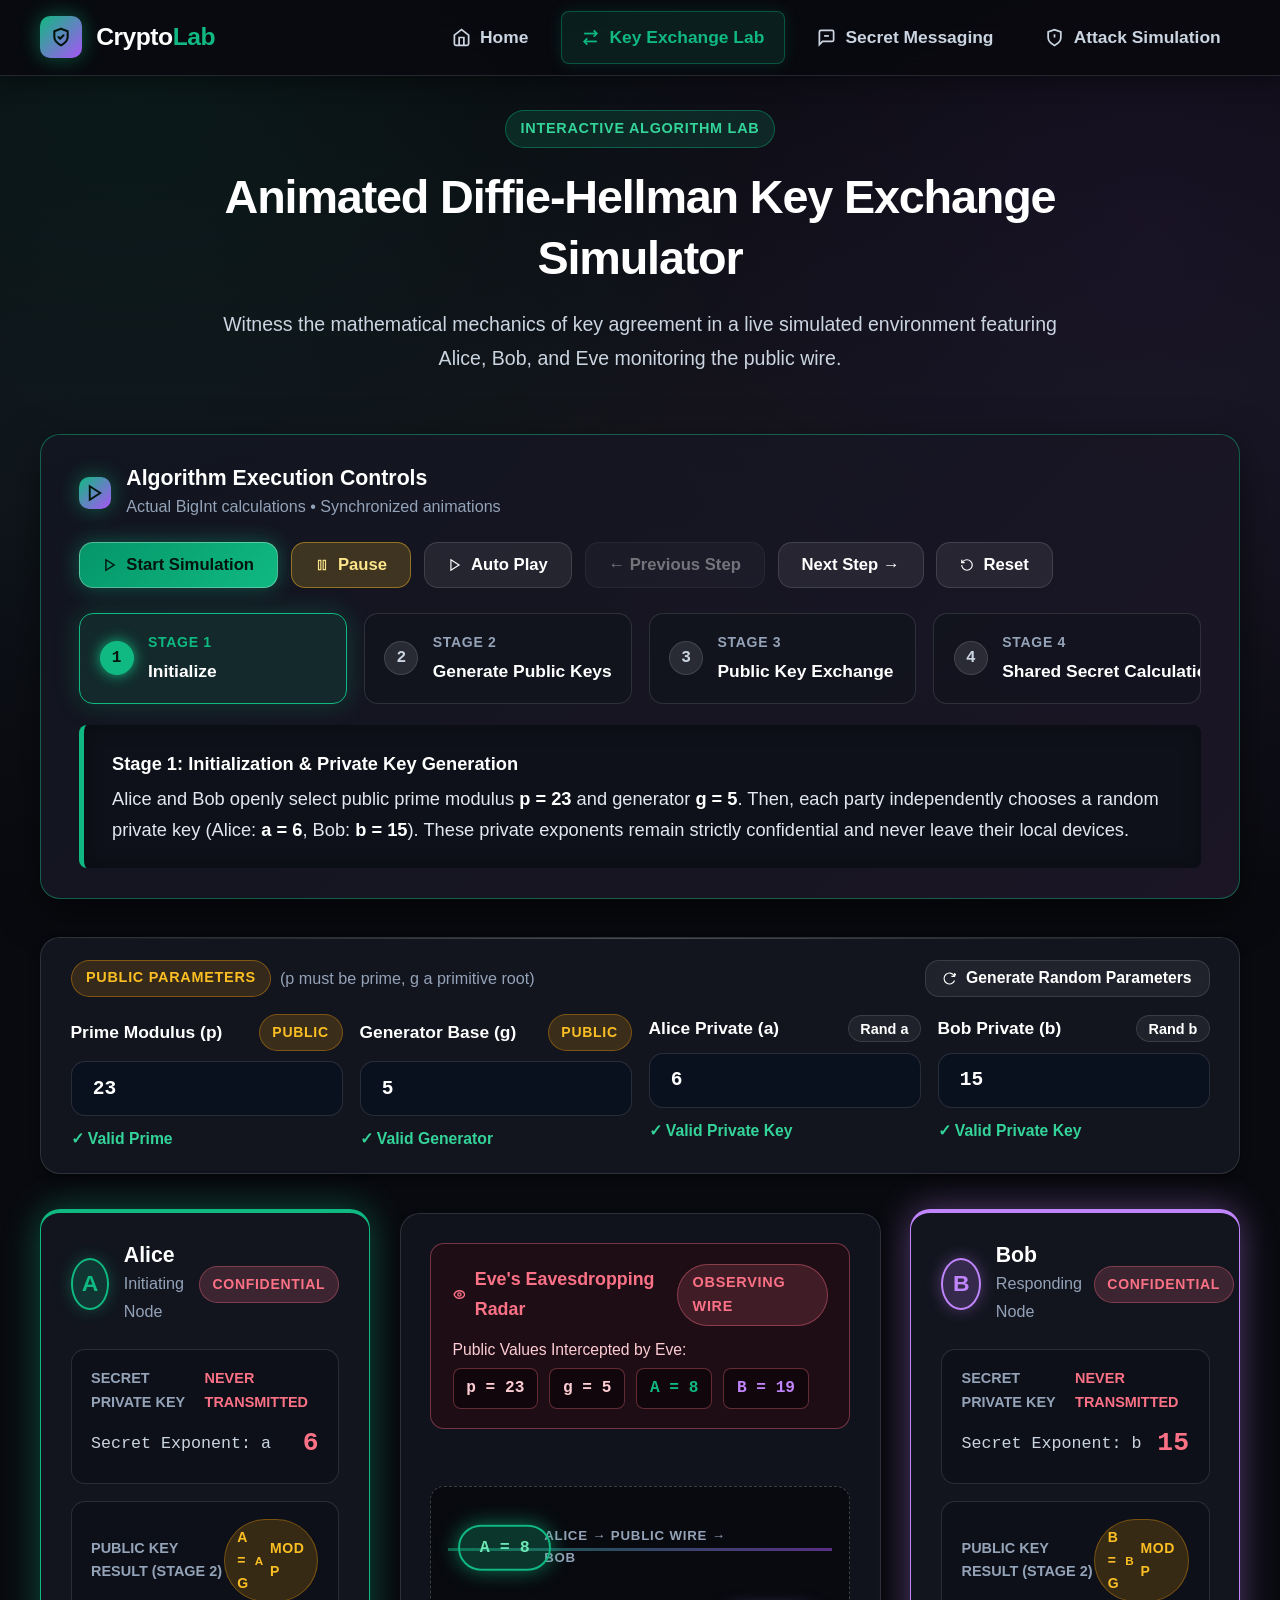
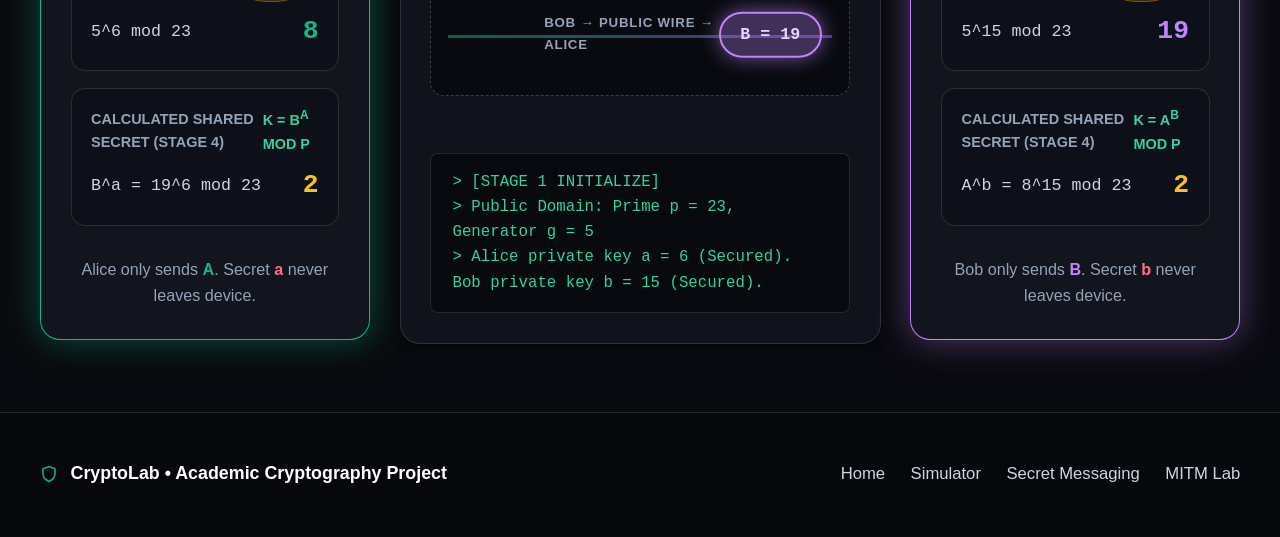
==== exchange.html @ 77209cd7 "Initial CryptoVault project" ====
<!DOCTYPE html>
<html lang="en">
<head>
  <meta charset="UTF-8">
  <meta name="viewport" content="width=device-width, initial-scale=1.0">
  <title>Key Exchange Lab – CryptoLab</title>
  <meta name="description" content="Fully interactive animated Diffie-Hellman algorithm simulator with Alice, Bob, and Eve.">
  <link rel="stylesheet" href="css/style.css">
  <link rel="stylesheet" href="css/exchange.css">
</head>
<body>
  <!-- Global Navigation -->
  <header class="navbar">
    <div class="nav-container">
      <a href="index.html" class="nav-brand">
        <div class="brand-icon">
          <svg width="20" height="20" viewBox="0 0 24 24" fill="none" stroke="currentColor" stroke-width="2.5" stroke-linecap="round" stroke-linejoin="round">
            <path d="M12 22s8-4 8-10V5l-8-3-8 3v7c0 6 8 10 8 10z"/>
            <path d="m9 12 2 2 4-4"/>
          </svg>
        </div>
        <div class="brand-name">Crypto<span>Lab</span></div>
      </a>

      <button class="nav-toggle" aria-label="Toggle navigation" aria-expanded="false">
        <svg width="24" height="24" viewBox="0 0 24 24" fill="none" stroke="currentColor" stroke-width="2"><line x1="4" x2="20" y1="12" y2="12"/><line x1="4" x2="20" y1="6" y2="6"/><line x1="4" x2="20" y1="18" y2="18"/></svg>
      </button>

      <ul class="nav-links">
        <li>
          <a href="index.html" class="nav-link">
            <svg class="nav-icon" viewBox="0 0 24 24" fill="none" stroke="currentColor"><path d="m3 9 9-7 9 7v11a2 2 0 0 1-2 2H5a2 2 0 0 1-2-2z"/><polyline points="9 22 9 12 15 12 15 22"/></svg>
            Home
          </a>
        </li>
        <li>
          <a href="exchange.html" class="nav-link active">
            <svg class="nav-icon" viewBox="0 0 24 24" fill="none" stroke="currentColor"><path d="m16 3 4 4-4 4"/><path d="M20 7H4"/><path d="m8 21-4-4 4-4"/><path d="M4 17h16"/></svg>
            Key Exchange Lab
          </a>
        </li>
        <li>
          <a href="messaging.html" class="nav-link">
            <svg class="nav-icon" viewBox="0 0 24 24" fill="none" stroke="currentColor"><path d="M21 15a2 2 0 0 1-2 2H7l-4 4V5a2 2 0 0 1 2-2h14a2 2 0 0 1 2 2z"/><line x1="9" y1="10" x2="15" y2="10"/></svg>
            Secret Messaging
          </a>
        </li>
        <li>
          <a href="attack.html" class="nav-link">
            <svg class="nav-icon" viewBox="0 0 24 24" fill="none" stroke="currentColor"><path d="M12 22s8-4 8-10V5l-8-3-8 3v7c0 6 8 10 8 10z"/><line x1="12" y1="8" x2="12" y2="12"/><line x1="12" y1="16" x2="12.01" y2="16"/></svg>
            Attack Simulation
          </a>
        </li>
      </ul>
    </div>
  </header>

  <main>
    <div class="container sim-container">
      
      <!-- Page Header -->
      <div class="page-header" style="margin-bottom: 1.25rem;">
        <div class="badge badge-cyan">Interactive Algorithm Lab</div>
        <h1>Animated Diffie-Hellman Key Exchange Simulator</h1>
        <p>
          Witness the mathematical mechanics of key agreement in a live simulated environment featuring Alice, Bob, and Eve monitoring the public wire.
        </p>
      </div>

      <!-- MASTER SIMULATION CONTROLLER & STAGES -->
      <section class="control-console-card">
        <div class="console-top-bar">
          <div class="console-title-group">
            <div class="brand-icon" style="width: 32px; height: 32px;">
              <svg width="18" height="18" viewBox="0 0 24 24" fill="none" stroke="currentColor" stroke-width="2.5"><polygon points="5 3 19 12 5 21 5 3"/></svg>
            </div>
            <div>
              <h3 style="font-size: 1.25rem; color: #fff;">Algorithm Execution Controls</h3>
              <span style="font-size: 0.95rem; color: var(--text-dim);">Actual BigInt calculations &bull; Synchronized animations</span>
            </div>
          </div>

          <!-- Controls: Start, Pause, Resume, Auto Play, Prev, Next, Reset -->
          <div class="console-actions-group">
            <button id="btn-start-sim" class="btn-ctrl btn-start" title="Start complete simulation from Stage 1">
              <svg width="14" height="14" viewBox="0 0 24 24" fill="none" stroke="currentColor" stroke-width="2.5"><polygon points="5 3 19 12 5 21 5 3"/></svg>
              Start Simulation
            </button>
            <button id="btn-pause-sim" class="btn-ctrl btn-pause" title="Pause simulation">
              <svg width="14" height="14" viewBox="0 0 24 24" fill="none" stroke="currentColor" stroke-width="2"><rect x="6" y="4" width="4" height="16"/><rect x="14" y="4" width="4" height="16"/></svg>
              Pause
            </button>
            <button id="btn-resume-sim" class="btn-ctrl btn-resume" style="display: none;" title="Resume simulation">
              <svg width="14" height="14" viewBox="0 0 24 24" fill="none" stroke="currentColor" stroke-width="2"><polygon points="5 3 19 12 5 21 5 3"/></svg>
              Resume
            </button>
            <button id="btn-auto-play" class="btn-ctrl" title="Toggle automated continuous playback">
              <svg width="14" height="14" viewBox="0 0 24 24" fill="none" stroke="currentColor" stroke-width="2"><polygon points="5 3 19 12 5 21 5 3"/></svg>
              Auto Play
            </button>
            <button id="btn-prev-step" class="btn-ctrl" title="Go to previous stage">
              &larr; Previous Step
            </button>
            <button id="btn-next-step" class="btn-ctrl" title="Go to next stage">
              Next Step &rarr;
            </button>
            <button id="btn-reset-sim" class="btn-ctrl" title="Restore default demo parameters">
              <svg width="14" height="14" viewBox="0 0 24 24" fill="none" stroke="currentColor" stroke-width="2"><path d="M3 12a9 9 0 1 0 9-9 9.75 9.75 0 0 0-6.74 2.74L3 8"/><path d="M3 3v5h5"/></svg>
              Reset
            </button>
          </div>
        </div>

        <!-- 4-Stage Stepper Progress Tracker -->
        <div class="stages-progress-bar">
          <!-- Stage 1 -->
          <div class="stage-tab active" data-stage="1">
            <span class="stage-num-badge">1</span>
            <div class="stage-tab-content">
              <span class="stage-label">Stage 1</span>
              <span class="stage-title">Initialize</span>
            </div>
          </div>

          <!-- Stage 2 -->
          <div class="stage-tab" data-stage="2">
            <span class="stage-num-badge">2</span>
            <div class="stage-tab-content">
              <span class="stage-label">Stage 2</span>
              <span class="stage-title">Generate Public Keys</span>
            </div>
          </div>

          <!-- Stage 3 -->
          <div class="stage-tab" data-stage="3">
            <span class="stage-num-badge">3</span>
            <div class="stage-tab-content">
              <span class="stage-label">Stage 3</span>
              <span class="stage-title">Public Key Exchange</span>
            </div>
          </div>

          <!-- Stage 4 -->
          <div class="stage-tab" data-stage="4">
            <span class="stage-num-badge">4</span>
            <div class="stage-tab-content">
              <span class="stage-label">Stage 4</span>
              <span class="stage-title">Shared Secret Calculation</span>
            </div>
          </div>
        </div>

        <!-- Dynamic Educational Explanation for Active Stage -->
        <div class="stage-explanation-box">
          <div id="stage-expl-title" style="font-weight: 700; color: #fff; margin-bottom: 0.25rem;">
            Stage 1: Initialization &amp; Private Key Generation
          </div>
          <div id="stage-expl-desc">
            Alice and Bob openly select public prime modulus <strong>p = 23</strong> and generator <strong>g = 5</strong>. Then, each party independently chooses a random private key.
          </div>
        </div>
      </section>

      <!-- PARAMETER CONFIGURATION (INPUTS & GENERATORS) -->
      <section class="glass-card" style="padding: 1.25rem 1.75rem;">
        <div style="display: flex; justify-content: space-between; align-items: center; margin-bottom: 1rem; flex-wrap: wrap; gap: 0.5rem;">
          <div style="display: flex; align-items: center; gap: 0.5rem;">
            <span class="badge badge-amber">Public Parameters</span>
            <span style="font-size: 0.95rem; color: var(--text-dim);">(p must be prime, g a primitive root)</span>
          </div>
          <button id="btn-gen-params" class="btn btn-secondary" style="font-size: 0.925rem; padding: 0.5rem 1rem;">
            <svg width="13" height="13" viewBox="0 0 24 24" fill="none" stroke="currentColor" stroke-width="2"><path d="M21.5 2v6h-6M21.34 15.57a10 10 0 1 1-.57-8.38l5.67-5.67"/></svg>
            Generate Random Parameters
          </button>
        </div>

        <div style="display: grid; grid-template-columns: repeat(auto-fit, minmax(220px, 1fr)); gap: 1rem;">
          <!-- P -->
          <div class="input-group">
            <label class="input-label" for="input-p">
              <span>Prime Modulus (p)</span>
              <span class="privacy-badge public">Public</span>
            </label>
            <input type="number" id="input-p" class="sim-input" value="23" min="3">
            <div id="msg-p" class="validation-msg success">✓ Valid Prime</div>
          </div>

          <!-- G -->
          <div class="input-group">
            <label class="input-label" for="input-g">
              <span>Generator Base (g)</span>
              <span class="privacy-badge public">Public</span>
            </label>
            <input type="number" id="input-g" class="sim-input" value="5" min="2">
            <div id="msg-g" class="validation-msg success">✓ Valid Generator</div>
          </div>

          <!-- Alice Private Key a -->
          <div class="input-group">
            <div style="display: flex; justify-content: space-between; align-items: center;">
              <label class="input-label" for="input-a">Alice Private (a)</label>
              <button id="btn-gen-alice-a" class="btn btn-secondary" style="padding: 0.25rem 0.65rem; font-size: 0.85rem;">Rand a</button>
            </div>
            <input type="number" id="input-a" class="sim-input" value="6" min="2">
            <div id="msg-a" class="validation-msg success">✓ Valid Private Key</div>
          </div>

          <!-- Bob Private Key b -->
          <div class="input-group">
            <div style="display: flex; justify-content: space-between; align-items: center;">
              <label class="input-label" for="input-b">Bob Private (b)</label>
              <button id="btn-gen-bob-b" class="btn btn-secondary" style="padding: 0.25rem 0.65rem; font-size: 0.85rem;">Rand b</button>
            </div>
            <input type="number" id="input-b" class="sim-input" value="15" min="2">
            <div id="msg-b" class="validation-msg success">✓ Valid Private Key</div>
          </div>
        </div>
      </section>

      <!-- THREE PARTICIPANTS ANIMATED SIMULATION ARENA (ALICE, EVE IN CENTER, BOB) -->
      <section class="sim-stage-arena">

        <!-- ALICE (CLIENT A - LEFT SIDE) -->
        <div class="party-arena-card alice-side active-participant" id="alice-card">
          <div>
            <div class="party-avatar-header">
              <div class="party-name-group">
                <div class="avatar-circle">A</div>
                <div>
                  <h3 style="font-size: 1.25rem; color: #fff;">Alice</h3>
                  <span style="font-size: 0.95rem; color: var(--text-dim);">Initiating Node</span>
                </div>
              </div>
              <span class="privacy-badge private">Confidential</span>
            </div>

            <!-- Private Key Tile (Local Secret Only) -->
            <div class="val-tile" id="alice-priv-tile">
              <div class="val-tile-header">
                <span>Secret Private Key</span>
                <span style="color: #fb7185;">Never Transmitted</span>
              </div>
              <div class="val-tile-body">
                <span class="val-tile-formula">Secret Exponent: a</span>
                <span class="val-tile-num" style="color: #fb7185;" id="alice-priv-val">6</span>
              </div>
            </div>

            <!-- Computed Public Key Tile (Stage 2) -->
            <div class="val-tile" id="alice-pub-tile">
              <div class="val-tile-header">
                <span>Public Key Result (Stage 2)</span>
                <span class="privacy-badge public">A = g<sup>a</sup> mod p</span>
              </div>
              <div class="val-tile-body">
                <span class="val-tile-formula" id="alice-pub-formula">5^6 mod 23</span>
                <span class="val-tile-num cyan" id="alice-pub-val">8</span>
              </div>
            </div>

            <!-- Shared Secret Tile (Stage 4) -->
            <div class="val-tile" id="alice-secret-tile">
              <div class="val-tile-header">
                <span>Calculated Shared Secret (Stage 4)</span>
                <span style="color: #34d399;">K = B<sup>a</sup> mod p</span>
              </div>
              <div class="val-tile-body">
                <span class="val-tile-formula" id="alice-secret-formula">B^a = 19^6 mod 23</span>
                <span class="val-tile-num emerald" id="alice-secret-val">2</span>
              </div>
            </div>
          </div>

          <div style="font-size: 0.95rem; color: var(--text-dim); text-align: center; margin-top: 0.75rem;">
            Alice only sends <strong style="color: var(--accent-cyan);">A</strong>. Secret <strong style="color: #fb7185;">a</strong> never leaves device.
          </div>
        </div>

        <!-- CENTER: EVE HUD + COMMUNICATION WIRE STAGE -->
        <div class="channel-arena-card" id="channel-card">
          
          <!-- Eve Eavesdropper HUD (Observes Public Transit) -->
          <div class="eve-monitor-hud">
            <div class="eve-hud-header">
              <div class="eve-hud-title">
                <svg width="15" height="15" viewBox="0 0 24 24" fill="none" stroke="currentColor" stroke-width="2.5"><path d="M2 12s3-7 10-7 10 7 10 7-3 7-10 7-10-7-10-7Z"/><circle cx="12" cy="12" r="3"/></svg>
                Eve's Eavesdropping Radar
              </div>
              <span class="badge badge-red" style="font-size: 0.85rem;">Observing Wire</span>
            </div>
            <div style="font-size: 0.925rem; color: #fecdd3; margin-bottom: 0.35rem; font-weight: 500;">
              Public Values Intercepted by Eve:
            </div>
            <div class="eve-intel-chips">
              <span class="eve-chip" id="eve-intel-p">p = 23</span>
              <span class="eve-chip" id="eve-intel-g">g = 5</span>
              <span class="eve-chip" id="eve-intel-a" style="color: var(--accent-cyan);">A = 8</span>
              <span class="eve-chip" id="eve-intel-b" style="color: var(--accent-violet);">B = 19</span>
            </div>
          </div>

          <!-- Animated Communication Wire Arena -->
          <div class="channel-wire-stage" id="wire-stage">
            
            <!-- Lane 1: Alice to Bob -->
            <div class="wire-lane">
              <span class="wire-lane-label">Alice &rarr; Public Wire &rarr; Bob</span>
              <div class="wire-beam"></div>
              <div id="packet-a-to-b" class="wire-packet packet-alice-to-bob">
                A = 8
              </div>
            </div>

            <!-- Lane 2: Bob to Alice -->
            <div class="wire-lane">
              <span class="wire-lane-label">Bob &rarr; Public Wire &rarr; Alice</span>
              <div class="wire-beam"></div>
              <div id="packet-b-to-a" class="wire-packet packet-bob-to-alice">
                B = 19
              </div>
            </div>

          </div>

          <!-- Live Channel Status Log -->
          <div class="channel-live-terminal" id="channel-terminal">
            &gt; Public channel active.<br>
            &gt; Waiting for transmission signals...
          </div>
        </div>

        <!-- BOB (CLIENT B - RIGHT SIDE) -->
        <div class="party-arena-card bob-side active-participant" id="bob-card">
          <div>
            <div class="party-avatar-header">
              <div class="party-name-group">
                <div class="avatar-circle">B</div>
                <div>
                  <h3 style="font-size: 1.25rem; color: #fff;">Bob</h3>
                  <span style="font-size: 0.95rem; color: var(--text-dim);">Responding Node</span>
                </div>
              </div>
              <span class="privacy-badge private">Confidential</span>
            </div>

            <!-- Private Key Tile (Local Secret Only) -->
            <div class="val-tile" id="bob-priv-tile">
              <div class="val-tile-header">
                <span>Secret Private Key</span>
                <span style="color: #fb7185;">Never Transmitted</span>
              </div>
              <div class="val-tile-body">
                <span class="val-tile-formula">Secret Exponent: b</span>
                <span class="val-tile-num" style="color: #fb7185;" id="bob-priv-val">15</span>
              </div>
            </div>

            <!-- Computed Public Key Tile (Stage 2) -->
            <div class="val-tile" id="bob-pub-tile">
              <div class="val-tile-header">
                <span>Public Key Result (Stage 2)</span>
                <span class="privacy-badge public">B = g<sup>b</sup> mod p</span>
              </div>
              <div class="val-tile-body">
                <span class="val-tile-formula" id="bob-pub-formula">5^15 mod 23</span>
                <span class="val-tile-num violet" id="bob-pub-val">19</span>
              </div>
            </div>

            <!-- Shared Secret Tile (Stage 4) -->
            <div class="val-tile" id="bob-secret-tile">
              <div class="val-tile-header">
                <span>Calculated Shared Secret (Stage 4)</span>
                <span style="color: #34d399;">K = A<sup>b</sup> mod p</span>
              </div>
              <div class="val-tile-body">
                <span class="val-tile-formula" id="bob-secret-formula">A^b = 8^15 mod 23</span>
                <span class="val-tile-num emerald" id="bob-secret-val">2</span>
              </div>
            </div>
          </div>

          <div style="font-size: 0.95rem; color: var(--text-dim); text-align: center; margin-top: 0.75rem;">
            Bob only sends <strong style="color: var(--accent-violet);">B</strong>. Secret <strong style="color: #fb7185;">b</strong> never leaves device.
          </div>
        </div>

      </section>

      <!-- VERIFICATION BANNER (STAGE 4 SUCCESS) -->
      <div class="shared-secret-verify-card" id="verify-banner" style="display: none;">
        <div style="display: flex; align-items: center; gap: 1.25rem;">
          <div class="verify-badge-icon">
            <svg width="28" height="28" viewBox="0 0 24 24" fill="none" stroke="currentColor" stroke-width="2.5">
              <path d="M22 11.08V12a10 10 0 1 1-5.93-9.14"/>
              <polyline points="22 4 12 14.01 9 11.01"/>
            </svg>
          </div>
          <div>
            <h3 style="color: #fff; font-size: 1.35rem; margin-bottom: 0.25rem;">
              SUCCESS: Shared Secret Key Verified!
            </h3>
            <p style="color: #d1fae5; font-size: 0.95rem;">
              Both Alice and Bob independently arrived at the identical secret key <strong style="font-family: var(--font-mono); font-size: 1.2rem; color: #fff;">K = <span id="verify-secret-val">2</span></strong>.
            </p>
          </div>
        </div>

        <div style="display: flex; align-items: center; gap: 1rem; flex-wrap: wrap;">
          <div class="math-proof-badge" style="font-size: 1.05rem;">
            Identity Proof: (g<sup>b</sup>)<sup>a</sup> &equiv; g<sup>ab</sup> &equiv; (g<sup>a</sup>)<sup>b</sup> &equiv; 2 (mod 23)
          </div>
          <a href="messaging.html?key=2" class="btn btn-primary" style="font-size: 0.95rem; padding: 0.6rem 1.15rem;">
            <svg width="15" height="15" viewBox="0 0 24 24" fill="none" stroke="currentColor" stroke-width="2.5"><path d="M21 15a2 2 0 0 1-2 2H7l-4 4V5a2 2 0 0 1 2-2h14a2 2 0 0 1 2 2z"/></svg>
            Try Secret Messaging with This Key &rarr;
          </a>
        </div>
      </div>

    </div>
  </main>

  <!-- Global Footer -->
  <footer class="footer">
    <div class="container footer-content">
      <div class="footer-brand">
        <svg width="18" height="18" viewBox="0 0 24 24" fill="none" stroke="var(--accent-cyan)" stroke-width="2"><path d="M12 22s8-4 8-10V5l-8-3-8 3v7c0 6 8 10 8 10z"/></svg>
        <span>CryptoLab &bull; Academic Cryptography Project</span>
      </div>
      <ul class="footer-links">
        <li><a href="index.html">Home</a></li>
        <li><a href="exchange.html">Simulator</a></li>
        <li><a href="messaging.html">Secret Messaging</a></li>
        <li><a href="attack.html">MITM Lab</a></li>
      </ul>
    </div>
  </footer>

  <script src="js/main.js"></script>
  <script src="js/exchange.js"></script>
</body>
</html>
---- css/style.css ----
/* ==========================================================================
   CryptoLab - Diffie-Hellman Key Exchange Simulator
   Core Design System & Global Styles (High-Legibility Modern Theme)
   ========================================================================== */

:root {
  /* Color Palette - Titanium Obsidian Carbon & Neo-Emerald / Royal Amethyst / Solar Amber (Zero Generic Blue) */
  --bg-primary: #090a0f;
  --bg-secondary: #11131a;
  --bg-card: rgba(20, 23, 33, 0.90);
  --bg-card-hover: rgba(26, 30, 44, 0.95);
  --bg-card-active: rgba(32, 37, 54, 0.98);
  --bg-glass: rgba(16, 18, 26, 0.85);

  --border-subtle: rgba(255, 255, 255, 0.08);
  --border-card: rgba(255, 255, 255, 0.12);
  --border-accent: rgba(16, 185, 129, 0.45);
  --border-violet: rgba(168, 85, 247, 0.45);
  --border-emerald: rgba(16, 185, 129, 0.45);
  --border-amber: rgba(245, 158, 11, 0.45);

  /* Radiant High-Contrast Non-Blue Accents */
  --accent-cyan: #10b981; /* Alice / System Primary Accent: Neo-Emerald */
  --accent-cyan-glow: rgba(16, 185, 129, 0.35);
  --accent-emerald: #10b981;
  --accent-mint: #34d399;
  --accent-blue: #34d399; /* Replaced with Neo-Mint */
  --accent-indigo: #a855f7; /* Replaced with Royal Amethyst */
  --accent-violet: #c084fc;
  --accent-purple: #a855f7;
  --accent-green: #10b981;
  --accent-red: #fb7185;
  --accent-rose: #f43f5e;
  --accent-amber: #fbbf24;
  --accent-gold: #f59e0b;
  --accent-gold-glow: rgba(245, 158, 11, 0.35);

  /* High-Contrast Readable Text Colors */
  --text-main: #ffffff;
  --text-body: #e2e8f0;
  --text-muted: #cbd5e1;
  --text-dim: #94a3b8;

  /* Typography */
  --font-sans: 'Inter', -apple-system, BlinkMacSystemFont, 'Segoe UI', Roboto, Helvetica, Arial, sans-serif;
  --font-mono: 'JetBrains Mono', 'Fira Code', 'Cascadia Code', Consolas, Monaco, monospace;

  /* Layout */
  --max-width: 1260px;
  --nav-height: 76px;
  --radius-sm: 8px;
  --radius-md: 14px;
  --radius-lg: 20px;

  /* Shadows & Luminous Glows */
  --shadow-sm: 0 4px 10px rgba(0, 0, 0, 0.4);
  --shadow-md: 0 12px 30px rgba(0, 0, 0, 0.55);
  --shadow-glow-cyan: 0 0 28px rgba(16, 185, 129, 0.35);
  --shadow-glow-violet: 0 0 28px rgba(168, 85, 247, 0.35);
  --shadow-glow-emerald: 0 0 28px rgba(16, 185, 129, 0.35);
  --shadow-glow-amber: 0 0 28px rgba(245, 158, 11, 0.35);

  /* Transitions */
  --transition-fast: 0.2s cubic-bezier(0.4, 0, 0.2, 1);
  --transition-normal: 0.3s cubic-bezier(0.4, 0, 0.2, 1);
}

/* Base Reset & Box Sizing */
*, *::before, *::after {
  box-sizing: border-box;
  margin: 0;
  padding: 0;
}

html {
  font-size: 17px; /* Scaled up base for superior readability */
  scroll-behavior: smooth;
}

body {
  background-color: var(--bg-primary);
  color: var(--text-body);
  font-family: var(--font-sans);
  line-height: 1.65;
  min-height: 100vh;
  display: flex;
  flex-direction: column;
  overflow-x: hidden;
  background-image: 
    radial-gradient(circle at 10% 12%, rgba(16, 185, 129, 0.08) 0%, transparent 45%),
    radial-gradient(circle at 90% 25%, rgba(168, 85, 247, 0.08) 0%, transparent 50%),
    radial-gradient(circle at 50% 85%, rgba(245, 158, 11, 0.06) 0%, transparent 45%),
    linear-gradient(to bottom, #08090d, #101219 50%, #090a0f);
  background-attachment: fixed;
  background-attachment: fixed;
}

/* Typography Defaults */
h1, h2, h3, h4, h5, h6 {
  color: var(--text-main);
  font-weight: 700;
  line-height: 1.3;
}

p {
  color: var(--text-muted);
  font-size: 1.05rem;
}

a {
  color: var(--accent-cyan);
  text-decoration: none;
  transition: all var(--transition-fast);
}

a:hover {
  color: #34d399;
  text-shadow: 0 0 12px var(--accent-cyan-glow);
}

code, .code-font {
  font-family: var(--font-mono);
  font-size: 1.025em;
}

/* Layout Utilities */
.container {
  width: 100%;
  max-width: var(--max-width);
  margin-left: auto;
  margin-right: auto;
  padding-left: 1.75rem;
  padding-right: 1.75rem;
}

main {
  flex: 1 0 auto;
  padding-top: calc(var(--nav-height) + 2rem);
  padding-bottom: 4rem;
}

/* Navigation Bar */
.navbar {
  position: fixed;
  top: 0;
  left: 0;
  right: 0;
  height: var(--nav-height);
  background: rgba(9, 10, 15, 0.94);
  backdrop-filter: blur(16px);
  -webkit-backdrop-filter: blur(16px);
  border-bottom: 1px solid var(--border-card);
  z-index: 1000;
  display: flex;
  align-items: center;
  transition: all var(--transition-normal);
  box-shadow: 0 4px 20px rgba(0, 0, 0, 0.4);
}

.nav-container {
  display: flex;
  align-items: center;
  justify-content: space-between;
  width: 100%;
  max-width: var(--max-width);
  margin: 0 auto;
  padding: 0 1.75rem;
}

.nav-brand {
  display: flex;
  align-items: center;
  gap: 0.85rem;
  font-size: 1.45rem;
  font-weight: 800;
  color: var(--text-main);
  text-decoration: none;
  letter-spacing: -0.02em;
}

.brand-icon {
  width: 42px;
  height: 42px;
  border-radius: 10px;
  background: linear-gradient(135deg, #10b981, #a855f7);
  display: flex;
  align-items: center;
  justify-content: center;
  color: #03140c;
  box-shadow: 0 0 20px rgba(16, 185, 129, 0.45);
}

.brand-name span {
  color: var(--accent-cyan);
}

.nav-links {
  display: flex;
  align-items: center;
  gap: 0.75rem;
  list-style: none;
}

.nav-link {
  display: flex;
  align-items: center;
  gap: 0.55rem;
  padding: 0.65rem 1.15rem;
  color: var(--text-muted);
  font-size: 1.025rem;
  font-weight: 600;
  border-radius: var(--radius-sm);
  transition: all var(--transition-fast);
}

.nav-link:hover {
  color: var(--text-main);
  background: rgba(255, 255, 255, 0.08);
  transform: translateY(-1px);
}

.nav-link.active {
  color: var(--accent-cyan);
  background: rgba(16, 185, 129, 0.12);
  border: 1px solid rgba(16, 185, 129, 0.35);
  box-shadow: 0 0 15px rgba(16, 185, 129, 0.15);
}

.nav-icon {
  width: 19px;
  height: 19px;
  stroke-width: 2.2;
}

/* Mobile Toggle */
.nav-toggle {
  display: none;
  background: transparent;
  border: none;
  cursor: pointer;
  padding: 0.5rem;
  color: var(--text-main);
}

/* Buttons */
.btn {
  display: inline-flex;
  align-items: center;
  justify-content: center;
  gap: 0.6rem;
  padding: 0.85rem 1.65rem;
  font-size: 1.025rem;
  font-weight: 600;
  border-radius: var(--radius-md);
  cursor: pointer;
  transition: all var(--transition-fast);
  text-decoration: none;
  border: 1px solid transparent;
  white-space: nowrap;
}

.btn-primary {
  background: linear-gradient(135deg, #059669, #10b981);
  color: #03150d;
  box-shadow: var(--shadow-glow-emerald);
  border: 1px solid rgba(255, 255, 255, 0.25);
  font-weight: 700;
}

.btn-primary:hover {
  background: linear-gradient(135deg, #10b981, #34d399);
  color: #020f09;
  transform: translateY(-2px);
  box-shadow: 0 0 32px rgba(16, 185, 129, 0.55);
}

.btn-secondary {
  background: rgba(255, 255, 255, 0.06);
  color: var(--text-main);
  border: 1px solid var(--border-card);
  backdrop-filter: blur(10px);
}

.btn-secondary:hover {
  background: rgba(255, 255, 255, 0.12);
  color: #ffffff;
  border-color: rgba(255, 255, 255, 0.35);
  transform: translateY(-2px);
}

.btn-violet {
  background: linear-gradient(135deg, #7c3aed, #a855f7);
  color: #ffffff;
  box-shadow: 0 0 24px rgba(168, 85, 247, 0.35);
  border: 1px solid rgba(255, 255, 255, 0.25);
  font-weight: 700;
}

.btn-violet:hover {
  background: linear-gradient(135deg, #9333ea, #c084fc);
  color: #ffffff;
  transform: translateY(-2px);
  box-shadow: 0 0 32px rgba(168, 85, 247, 0.55);
}

/* Glassmorphism Cards */
.glass-card {
  background: var(--bg-card);
  backdrop-filter: blur(16px);
  -webkit-backdrop-filter: blur(16px);
  border: 1px solid var(--border-card);
  border-radius: var(--radius-lg);
  padding: 2rem;
  transition: all var(--transition-normal);
  position: relative;
  overflow: hidden;
  box-shadow: var(--shadow-sm);
}

.glass-card::before {
  content: '';
  position: absolute;
  top: 0;
  left: 0;
  right: 0;
  height: 1px;
  background: linear-gradient(90deg, transparent, rgba(255, 255, 255, 0.25), transparent);
}

.glass-card:hover {
  background: var(--bg-card-hover);
  border-color: rgba(16, 185, 129, 0.35);
  transform: translateY(-3px);
  box-shadow: var(--shadow-md);
}

/* Badges & Chips */
.badge {
  display: inline-flex;
  align-items: center;
  gap: 0.45rem;
  padding: 0.35rem 0.85rem;
  font-size: 0.85rem;
  font-weight: 700;
  text-transform: uppercase;
  letter-spacing: 0.05em;
  border-radius: 9999px;
  background: rgba(255, 255, 255, 0.08);
  color: var(--text-body);
  border: 1px solid var(--border-card);
}

.badge-cyan {
  background: rgba(16, 185, 129, 0.15);
  color: #34d399;
  border-color: rgba(16, 185, 129, 0.4);
}

.badge-amber, .badge-gold {
  background: rgba(245, 158, 11, 0.15);
  color: #fbbf24;
  border-color: rgba(245, 158, 11, 0.4);
}

.badge-violet {
  background: rgba(192, 132, 252, 0.15);
  color: #c084fc;
  border-color: rgba(192, 132, 252, 0.4);
}

.badge-red {
  background: rgba(251, 113, 133, 0.15);
  color: #fb7185;
  border-color: rgba(251, 113, 133, 0.4);
}

.badge-green {
  background: rgba(16, 185, 129, 0.15);
  color: #34d399;
  border-color: rgba(16, 185, 129, 0.4);
}

/* Page Headers */
.page-header {
  text-align: center;
  max-width: 860px;
  margin: 0 auto 3rem auto;
}

.page-header .badge {
  margin-bottom: 1.15rem;
}

.page-header h1 {
  font-size: 2.75rem;
  margin-bottom: 1.15rem;
  letter-spacing: -0.025em;
}

.page-header p {
  font-size: 1.15rem;
  line-height: 1.7;
}

/* Hero Section (Homepage) */
.hero {
  padding: 3rem 0 5rem 0;
  display: flex;
  flex-direction: column;
  align-items: center;
  text-align: center;
  position: relative;
}

.hero-badge {
  margin-bottom: 1.5rem;
}

.hero-title {
  font-size: clamp(2.8rem, 5.5vw, 4.25rem);
  font-weight: 850;
  letter-spacing: -0.03em;
  line-height: 1.18;
  margin-bottom: 1.75rem;
  max-width: 980px;
}

.gradient-text {
  background: linear-gradient(135deg, #ffffff 15%, #10b981 55%, #fbbf24 100%);
  -webkit-background-clip: text;
  -webkit-text-fill-color: transparent;
}

.hero-description {
  font-size: 1.25rem;
  max-width: 780px;
  margin-bottom: 2.75rem;
  color: var(--text-muted);
  line-height: 1.7;
}

.hero-actions {
  display: flex;
  align-items: center;
  justify-content: center;
  gap: 1.15rem;
  margin-bottom: 4rem;
  flex-wrap: wrap;
}

/* Actors Illustration Container (Alice, Eve, Bob) */
.actors-stage {
  width: 100%;
  max-width: 1020px;
  margin: 0 auto 4rem auto;
  padding: 2.5rem 1.75rem;
  background: rgba(16, 19, 28, 0.75);
  border: 1px solid var(--border-card);
  border-radius: var(--radius-lg);
  backdrop-filter: blur(18px);
  position: relative;
  box-shadow: var(--shadow-md);
}

.actors-grid {
  display: grid;
  grid-template-columns: 1fr auto 1fr;
  align-items: center;
  gap: 1.75rem;
}

.actor-card {
  padding: 1.75rem;
  background: rgba(20, 23, 33, 0.85);
  border-radius: var(--radius-md);
  border: 1px solid var(--border-card);
  text-align: center;
  position: relative;
  transition: all var(--transition-normal);
}

.actor-card.alice {
  border-color: rgba(16, 185, 129, 0.45);
}

.actor-card.bob {
  border-color: rgba(192, 132, 252, 0.45);
}

.actor-card.eve {
  border-color: rgba(251, 113, 133, 0.45);
  background: rgba(38, 14, 22, 0.75);
}

.actor-avatar {
  width: 72px;
  height: 72px;
  margin: 0 auto 1.15rem auto;
  border-radius: 50%;
  display: flex;
  align-items: center;
  justify-content: center;
  font-weight: 800;
  font-size: 1.45rem;
}

.alice .actor-avatar {
  background: rgba(16, 185, 129, 0.2);
  color: #10b981;
  border: 2px solid #10b981;
  box-shadow: 0 0 20px rgba(16, 185, 129, 0.35);
}

.bob .actor-avatar {
  background: rgba(192, 132, 252, 0.2);
  color: var(--accent-violet);
  border: 2px solid var(--accent-violet);
  box-shadow: 0 0 20px rgba(192, 132, 252, 0.35);
}

.eve .actor-avatar {
  background: rgba(251, 113, 133, 0.2);
  color: var(--accent-red);
  border: 2px solid var(--accent-red);
  box-shadow: 0 0 20px rgba(251, 113, 133, 0.35);
}

.actor-name {
  font-size: 1.35rem;
  font-weight: 750;
  margin-bottom: 0.35rem;
}

.actor-role {
  font-size: 0.95rem;
  color: var(--text-dim);
  margin-bottom: 0.85rem;
}

.actor-status {
  font-size: 0.925rem;
  padding: 0.35rem 0.75rem;
  background: rgba(255, 255, 255, 0.08);
  border-radius: 999px;
  display: inline-block;
  color: var(--text-main);
  font-weight: 600;
}

/* Public Channel */
.public-channel {
  display: flex;
  flex-direction: column;
  align-items: center;
  text-align: center;
  position: relative;
  min-width: 220px;
}

.channel-line {
  width: 100%;
  height: 2px;
  background: dashed 2px rgba(255, 255, 255, 0.3);
  background-size: 8px 2px;
  position: relative;
  margin: 1.75rem 0;
}

.channel-tag {
  background: rgba(18, 21, 30, 0.98);
  border: 1px solid var(--border-card);
  padding: 0.5rem 1rem;
  border-radius: 999px;
  font-size: 0.85rem;
  color: var(--text-muted);
  font-weight: 600;
  display: flex;
  align-items: center;
  gap: 0.45rem;
}

.eve-eavesdrop-box {
  margin-top: 1.5rem;
  width: 100%;
}

/* Feature Grid */
.features-section {
  padding: 4.5rem 0;
}

.section-heading {
  text-align: center;
  margin-bottom: 3.5rem;
}

.section-heading h2 {
  font-size: 2.35rem;
  margin-bottom: 0.85rem;
}

.features-grid {
  display: grid;
  grid-template-columns: repeat(auto-fit, minmax(290px, 1fr));
  gap: 2rem;
}

.feature-icon-wrapper {
  width: 54px;
  height: 54px;
  border-radius: 14px;
  background: rgba(16, 185, 129, 0.15);
  color: #10b981;
  display: flex;
  align-items: center;
  justify-content: center;
  margin-bottom: 1.35rem;
  border: 1px solid rgba(16, 185, 129, 0.3);
}

.feature-card h3 {
  font-size: 1.35rem;
  margin-bottom: 0.85rem;
}

.feature-card p {
  font-size: 1.025rem;
  line-height: 1.65;
}

/* Why It Matters Section */
.why-section {
  padding: 4.5rem 0;
}

.why-card {
  background: linear-gradient(135deg, rgba(20, 23, 33, 0.95), rgba(28, 22, 38, 0.95));
  border: 1px solid var(--border-accent);
  border-radius: var(--radius-lg);
  padding: 3rem 2.5rem;
  position: relative;
  box-shadow: var(--shadow-md);
}

.why-grid {
  display: grid;
  grid-template-columns: 1fr 1fr;
  gap: 3rem;
  align-items: center;
}

.why-bullets {
  list-style: none;
  display: flex;
  flex-direction: column;
  gap: 1.45rem;
}

.why-bullet-item {
  display: flex;
  align-items: flex-start;
  gap: 0.9rem;
}

.bullet-icon {
  width: 26px;
  height: 26px;
  color: var(--accent-cyan);
  flex-shrink: 0;
  margin-top: 0.15rem;
}

.why-bullet-item h4 {
  font-size: 1.15rem;
  margin-bottom: 0.25rem;
}

.why-bullet-item p {
  font-size: 0.98rem;
}

/* Footer */
.footer {
  flex-shrink: 0;
  background: #07080c;
  border-top: 1px solid var(--border-card);
  padding: 2.75rem 0;
  font-size: 0.98rem;
  color: var(--text-dim);
}

.footer-content {
  display: flex;
  align-items: center;
  justify-content: space-between;
  flex-wrap: wrap;
  gap: 1.5rem;
}

.footer-brand {
  display: flex;
  align-items: center;
  gap: 0.75rem;
  font-weight: 600;
  color: var(--text-main);
  font-size: 1.05rem;
}

.footer-links {
  display: flex;
  gap: 1.5rem;
  list-style: none;
}

.footer-links a {
  color: var(--text-muted);
  font-size: 0.98rem;
}

.footer-links a:hover {
  color: var(--accent-cyan);
}

/* Responsive Media Queries */
@media (max-width: 900px) {
  .actors-grid {
    grid-template-columns: 1fr;
    gap: 1.25rem;
  }

  .public-channel {
    min-width: 100%;
  }

  .channel-line {
    display: none;
  }

  .why-grid {
    grid-template-columns: 1fr;
    gap: 2rem;
  }
}

@media (max-width: 768px) {
  html {
    font-size: 16px;
  }

  .nav-links {
    position: fixed;
    top: var(--nav-height);
    left: 0;
    right: 0;
    background: rgba(9, 10, 15, 0.98);
    backdrop-filter: blur(18px);
    border-bottom: 1px solid var(--border-card);
    flex-direction: column;
    align-items: stretch;
    padding: 1.25rem 1.75rem;
    gap: 0.65rem;
    display: none;
  }

  .nav-links.show {
    display: flex;
  }

  .nav-toggle {
    display: block;
  }

  .page-header h1 {
    font-size: 2.2rem;
  }

  .hero-title {
    font-size: 2.45rem;
  }
}
---- css/exchange.css ----
/* ==========================================================================
   CryptoLab - Diffie-Hellman Key Exchange Simulator
   Interactive Animated Algorithm Simulator Styles (High-Legibility Theme)
   ========================================================================== */

.sim-container {
  display: flex;
  flex-direction: column;
  gap: 2.25rem;
}

/* Master Control Console */
.control-console-card {
  background: linear-gradient(135deg, rgba(18, 22, 32, 0.96), rgba(28, 22, 38, 0.96));
  border: 1px solid var(--border-accent);
  border-radius: var(--radius-lg);
  padding: 1.75rem 2.25rem;
  box-shadow: 0 12px 40px rgba(0, 0, 0, 0.5);
}

.console-top-bar {
  display: flex;
  align-items: center;
  justify-content: space-between;
  margin-bottom: 1.5rem;
  flex-wrap: wrap;
  gap: 1.25rem;
}

.console-title-group {
  display: flex;
  align-items: center;
  gap: 0.9rem;
}

.console-actions-group {
  display: flex;
  align-items: center;
  gap: 0.75rem;
  flex-wrap: wrap;
}

/* Control Buttons - Large, tactile and readable */
.btn-ctrl {
  display: inline-flex;
  align-items: center;
  gap: 0.55rem;
  padding: 0.7rem 1.35rem;
  font-size: 0.98rem;
  font-weight: 650;
  border-radius: var(--radius-md);
  border: 1px solid var(--border-card);
  background: rgba(255, 255, 255, 0.07);
  color: #ffffff;
  cursor: pointer;
  transition: all var(--transition-fast);
}

.btn-ctrl:hover:not(:disabled) {
  background: rgba(255, 255, 255, 0.15);
  transform: translateY(-2px);
  border-color: rgba(255, 255, 255, 0.35);
  box-shadow: var(--shadow-sm);
}

.btn-ctrl.btn-start {
  background: linear-gradient(135deg, #059669, #10b981);
  color: #03150d;
  border: 1px solid rgba(255, 255, 255, 0.3);
  box-shadow: 0 0 20px rgba(16, 185, 129, 0.4);
  font-weight: 750;
}

.btn-ctrl.btn-start:hover:not(:disabled) {
  background: linear-gradient(135deg, #10b981, #34d399);
  box-shadow: 0 0 30px rgba(16, 185, 129, 0.6);
}

.btn-ctrl.btn-pause {
  background: rgba(251, 191, 36, 0.18);
  color: #fde68a;
  border-color: rgba(251, 191, 36, 0.45);
}

.btn-ctrl.btn-pause:hover:not(:disabled) {
  background: rgba(251, 191, 36, 0.28);
  box-shadow: 0 0 18px rgba(251, 191, 36, 0.4);
}

.btn-ctrl.btn-resume {
  background: rgba(52, 211, 153, 0.18);
  color: #a7f3d0;
  border-color: rgba(52, 211, 153, 0.45);
}

.btn-ctrl.btn-resume:hover:not(:disabled) {
  background: rgba(52, 211, 153, 0.28);
  box-shadow: 0 0 18px rgba(52, 211, 153, 0.4);
}

.btn-ctrl:disabled {
  opacity: 0.4;
  cursor: not-allowed;
  transform: none !important;
}

/* 4-Stage Stepper Progress Tracker */
.stages-progress-bar {
  display: grid;
  grid-template-columns: repeat(4, 1fr);
  gap: 1rem;
  margin-top: 1.5rem;
}

.stage-tab {
  background: rgba(16, 19, 28, 0.75);
  border: 1px solid var(--border-card);
  border-radius: var(--radius-md);
  padding: 1rem 1.15rem;
  display: flex;
  align-items: center;
  gap: 0.85rem;
  cursor: pointer;
  transition: all var(--transition-fast);
  position: relative;
  overflow: hidden;
}

.stage-tab:hover {
  background: rgba(24, 29, 42, 0.85);
  border-color: rgba(16, 185, 129, 0.35);
}

.stage-tab.active {
  background: rgba(16, 185, 129, 0.12);
  border-color: var(--accent-cyan);
  box-shadow: 0 0 24px rgba(16, 185, 129, 0.25);
}

.stage-tab.completed {
  border-color: rgba(52, 211, 153, 0.5);
  background: rgba(52, 211, 153, 0.08);
}

.stage-num-badge {
  width: 34px;
  height: 34px;
  border-radius: 50%;
  background: rgba(255, 255, 255, 0.1);
  border: 1px solid var(--border-card);
  display: flex;
  align-items: center;
  justify-content: center;
  font-size: 0.95rem;
  font-weight: 800;
  font-family: var(--font-mono);
  color: var(--text-muted);
  flex-shrink: 0;
  transition: all var(--transition-fast);
}

.stage-tab.active .stage-num-badge {
  background: var(--accent-cyan);
  color: #03150d;
  border-color: var(--accent-cyan);
  box-shadow: 0 0 14px var(--accent-cyan);
}

.stage-tab.completed .stage-num-badge {
  background: #10b981;
  color: #03150d;
  border-color: #10b981;
}

.stage-tab-content {
  display: flex;
  flex-direction: column;
  gap: 0.15rem;
}

.stage-label {
  font-size: 0.825rem;
  text-transform: uppercase;
  letter-spacing: 0.05em;
  color: var(--text-dim);
  font-weight: 700;
}

.stage-tab.active .stage-label {
  color: var(--accent-cyan);
}

.stage-title {
  font-size: 1.025rem;
  font-weight: 750;
  color: var(--text-main);
  white-space: nowrap;
}

/* Stage Educational Callout */
.stage-explanation-box {
  background: rgba(14, 17, 25, 0.95);
  border-left: 5px solid var(--accent-cyan);
  border-radius: var(--radius-sm);
  padding: 1.35rem 1.65rem;
  margin-top: 1.25rem;
  font-size: 1.075rem;
  color: var(--text-body);
  line-height: 1.7;
  animation: fadeIn 0.3s ease;
  box-shadow: inset 0 0 20px rgba(0, 0, 0, 0.3);
}

.stage-explanation-box strong {
  color: #ffffff;
  font-weight: 750;
}

/* Universal Stepper Highlight Class */
.highlight {
  border-color: var(--accent-cyan) !important;
  box-shadow: 0 0 32px rgba(16, 185, 129, 0.45) !important;
  transition: all var(--transition-normal);
}

/* Parameter Grid (Section 1) */
.params-grid {
  display: grid;
  grid-template-columns: repeat(auto-fit, minmax(260px, 1fr));
  gap: 1.75rem;
  align-items: end;
}

.input-group {
  display: flex;
  flex-direction: column;
  gap: 0.6rem;
}

.input-label {
  font-size: 1.025rem;
  font-weight: 650;
  color: var(--text-main);
  display: flex;
  align-items: center;
  justify-content: space-between;
}

.sim-input {
  width: 100%;
  background: rgba(11, 17, 32, 0.9);
  border: 1px solid var(--border-card);
  border-radius: var(--radius-md);
  padding: 0.9rem 1.25rem;
  color: #ffffff;
  font-family: var(--font-mono);
  font-size: 1.15rem;
  font-weight: 600;
  transition: all var(--transition-fast);
}

.sim-input:focus {
  outline: none;
  border-color: var(--accent-cyan);
  box-shadow: 0 0 16px rgba(16, 185, 129, 0.35);
  background: rgba(18, 21, 30, 0.98);
}

.validation-msg {
  font-size: 0.925rem;
  min-height: 1.35rem;
  display: flex;
  align-items: center;
  gap: 0.45rem;
  font-weight: 600;
}

.validation-msg.error {
  color: #fb7185;
}

.validation-msg.success {
  color: #34d399;
}

/* THREE-PARTICIPANT ANIMATED STAGE */
.sim-stage-arena {
  display: grid;
  grid-template-columns: 330px 1fr 330px;
  gap: 1.75rem;
  align-items: stretch;
}

/* Participant Cards */
.party-arena-card {
  background: var(--bg-card);
  border: 1px solid var(--border-card);
  border-radius: var(--radius-lg);
  padding: 1.75rem;
  display: flex;
  flex-direction: column;
  justify-content: space-between;
  backdrop-filter: blur(16px);
  position: relative;
  transition: all var(--transition-normal);
  box-shadow: var(--shadow-sm);
}

.party-arena-card.alice-side {
  border-top: 4px solid var(--accent-cyan);
}

.party-arena-card.bob-side {
  border-top: 4px solid var(--accent-violet);
}

/* Active Participant Glow */
.party-arena-card.active-participant {
  border-color: var(--accent-cyan) !important;
  box-shadow: 0 0 35px rgba(16, 185, 129, 0.4) !important;
  transform: translateY(-4px);
}

.party-arena-card.bob-side.active-participant {
  border-color: var(--accent-violet) !important;
  box-shadow: 0 0 35px rgba(192, 132, 252, 0.4) !important;
}

.party-avatar-header {
  display: flex;
  align-items: center;
  justify-content: space-between;
  margin-bottom: 1.35rem;
}

.party-name-group {
  display: flex;
  align-items: center;
  gap: 0.85rem;
}

.avatar-circle {
  width: 52px;
  height: 52px;
  border-radius: 50%;
  display: flex;
  align-items: center;
  justify-content: center;
  font-weight: 850;
  font-size: 1.35rem;
}

.alice-side .avatar-circle {
  background: rgba(16, 185, 129, 0.2);
  color: var(--accent-cyan);
  border: 2px solid var(--accent-cyan);
  box-shadow: 0 0 16px rgba(16, 185, 129, 0.35);
}

.bob-side .avatar-circle {
  background: rgba(192, 132, 252, 0.2);
  color: var(--accent-violet);
  border: 2px solid var(--accent-violet);
  box-shadow: 0 0 16px rgba(192, 132, 252, 0.35);
}

/* Privacy Badges */
.privacy-badge {
  display: inline-flex;
  align-items: center;
  gap: 0.35rem;
  padding: 0.35rem 0.75rem;
  border-radius: 999px;
  font-size: 0.825rem;
  font-weight: 700;
  text-transform: uppercase;
  letter-spacing: 0.05em;
}

.privacy-badge.private {
  background: rgba(251, 113, 133, 0.18);
  color: #fb7185;
  border: 1px solid rgba(251, 113, 133, 0.35);
}

.privacy-badge.public {
  background: rgba(245, 158, 11, 0.18);
  color: #fbbf24;
  border: 1px solid rgba(245, 158, 11, 0.35);
}

/* Data Value Tile Blocks */
.val-tile {
  background: rgba(13, 16, 24, 0.85);
  border: 1px solid var(--border-card);
  border-radius: var(--radius-md);
  padding: 1rem 1.15rem;
  margin-bottom: 1rem;
  transition: all var(--transition-fast);
}

.val-tile.computing {
  border-color: var(--accent-cyan);
  box-shadow: 0 0 20px rgba(16, 185, 129, 0.35);
  animation: pulseGlow 1.5s infinite;
}

.val-tile-header {
  display: flex;
  align-items: center;
  justify-content: space-between;
  font-size: 0.85rem;
  text-transform: uppercase;
  color: var(--text-dim);
  font-weight: 700;
  margin-bottom: 0.45rem;
}

.val-tile-body {
  display: flex;
  align-items: center;
  justify-content: space-between;
}

.val-tile-formula {
  font-family: var(--font-mono);
  font-size: 0.98rem;
  color: var(--text-muted);
}

.val-tile-num {
  font-family: var(--font-mono);
  font-size: 1.55rem;
  font-weight: 850;
}

.val-tile-num.cyan {
  color: var(--accent-cyan);
}

.val-tile-num.violet {
  color: var(--accent-violet);
}

.val-tile-num.emerald {
  color: #fbbf24;
}

/* CENTER COMMUNICATION CHANNEL WITH EVE */
.channel-arena-card {
  background: rgba(18, 21, 30, 0.92);
  border: 1px solid var(--border-card);
  border-radius: var(--radius-lg);
  padding: 1.75rem;
  display: flex;
  flex-direction: column;
  justify-content: space-between;
  backdrop-filter: blur(16px);
  position: relative;
  overflow: hidden;
  box-shadow: var(--shadow-sm);
}

/* Eve Eavesdropper Monitor Box */
.eve-monitor-hud {
  background: rgba(35, 14, 22, 0.85);
  border: 1px solid rgba(251, 113, 133, 0.4);
  border-radius: var(--radius-md);
  padding: 1.15rem 1.25rem;
  margin-bottom: 1.5rem;
}

.eve-hud-header {
  display: flex;
  align-items: center;
  justify-content: space-between;
  margin-bottom: 0.65rem;
}

.eve-hud-title {
  display: flex;
  align-items: center;
  gap: 0.55rem;
  font-size: 1.05rem;
  font-weight: 750;
  color: var(--accent-red);
}

.eve-intel-chips {
  display: flex;
  gap: 0.65rem;
  flex-wrap: wrap;
}

.eve-chip {
  background: rgba(10, 5, 8, 0.7);
  border: 1px solid rgba(251, 113, 133, 0.35);
  border-radius: var(--radius-sm);
  padding: 0.35rem 0.75rem;
  font-family: var(--font-mono);
  font-size: 0.95rem;
  font-weight: 700;
  color: #fecdd3;
}

/* Communication Wire Arena (Animated Flight Tracks) */
.channel-wire-stage {
  position: relative;
  height: 210px;
  background: #080a0f;
  border: 1px dashed rgba(255, 255, 255, 0.22);
  border-radius: var(--radius-md);
  margin-bottom: 1.5rem;
  display: flex;
  flex-direction: column;
  justify-content: space-around;
  padding: 1rem;
  overflow: hidden;
}

.wire-lane {
  position: relative;
  width: 100%;
  height: 48px;
  display: flex;
  align-items: center;
}

.wire-lane-label {
  position: absolute;
  top: 1px;
  left: 50%;
  transform: translateX(-50%);
  font-size: 0.78rem;
  text-transform: uppercase;
  color: var(--text-dim);
  letter-spacing: 0.06em;
  font-weight: 700;
  pointer-events: none;
}

.wire-beam {
  position: absolute;
  top: 50%;
  left: 0;
  right: 0;
  height: 3px;
  background: linear-gradient(90deg, rgba(16, 185, 129, 0.5), rgba(168, 85, 247, 0.5));
}

/* Animated Flying Data Packets - Larger and high visibility */
.wire-packet {
  position: absolute;
  top: 50%;
  transform: translateY(-50%);
  padding: 0.45rem 1.15rem;
  border-radius: 999px;
  font-family: var(--font-mono);
  font-size: 0.98rem;
  font-weight: 800;
  white-space: nowrap;
  z-index: 20;
  transition: left 2.2s cubic-bezier(0.4, 0, 0.2, 1), right 2.2s cubic-bezier(0.4, 0, 0.2, 1), opacity 0.3s ease;
}

.packet-alice-to-bob {
  background: rgba(16, 185, 129, 0.25);
  color: #6ee7b7;
  border: 2px solid var(--accent-cyan);
  box-shadow: 0 0 20px rgba(16, 185, 129, 0.6);
  left: 10px;
}

.packet-bob-to-alice {
  background: rgba(192, 132, 252, 0.3);
  color: #e9d5ff;
  border: 2px solid var(--accent-violet);
  box-shadow: 0 0 20px rgba(192, 132, 252, 0.6);
  right: 10px;
}

/* Flying Animation Active Classes */
.packet-alice-to-bob.transit-active {
  left: calc(100% - 110px);
}

.packet-bob-to-alice.transit-active {
  right: calc(100% - 110px);
}

/* Channel Status Log */
.channel-live-terminal {
  background: #07090e;
  border: 1px solid var(--border-card);
  border-radius: var(--radius-sm);
  padding: 0.95rem 1.25rem;
  font-family: var(--font-mono);
  font-size: 0.925rem;
  color: #34d399;
  min-height: 80px;
  line-height: 1.6;
}

/* Final Verification Banner */
.shared-secret-verify-card {
  background: linear-gradient(135deg, rgba(6, 78, 59, 0.92), rgba(6, 44, 34, 0.96));
  border: 1px solid rgba(52, 211, 153, 0.5);
  border-radius: var(--radius-lg);
  padding: 2rem 2.25rem;
  display: flex;
  align-items: center;
  justify-content: space-between;
  gap: 1.75rem;
  box-shadow: 0 0 40px rgba(52, 211, 153, 0.3);
  flex-wrap: wrap;
}

.verify-badge-icon {
  width: 60px;
  height: 60px;
  border-radius: 50%;
  background: rgba(52, 211, 153, 0.25);
  border: 2px solid #34d399;
  color: #34d399;
  display: flex;
  align-items: center;
  justify-content: center;
  flex-shrink: 0;
}

.math-proof-badge {
  font-family: var(--font-mono);
  background: rgba(0, 0, 0, 0.45);
  padding: 0.65rem 1.25rem;
  border-radius: var(--radius-sm);
  border: 1px solid rgba(255, 255, 255, 0.2);
  font-size: 1.05rem;
  color: #ffffff;
  font-weight: 600;
}

/* Animations */
@keyframes pulseGlow {
  0% { box-shadow: 0 0 8px rgba(16, 185, 129, 0.25); }
  50% { box-shadow: 0 0 25px rgba(16, 185, 129, 0.65); }
  100% { box-shadow: 0 0 8px rgba(16, 185, 129, 0.25); }
}

@keyframes fadeIn {
  from { opacity: 0; transform: translateY(-5px); }
  to { opacity: 1; transform: translateY(0); }
}

/* Responsive Breakpoints */
@media (max-width: 1024px) {
  .sim-stage-arena {
    grid-template-columns: 1fr;
  }
  .stages-progress-bar {
    grid-template-columns: repeat(2, 1fr);
  }
  .channel-wire-stage {
    height: 170px;
  }
}

@media (max-width: 640px) {
  .stages-progress-bar {
    grid-template-columns: 1fr;
  }
}
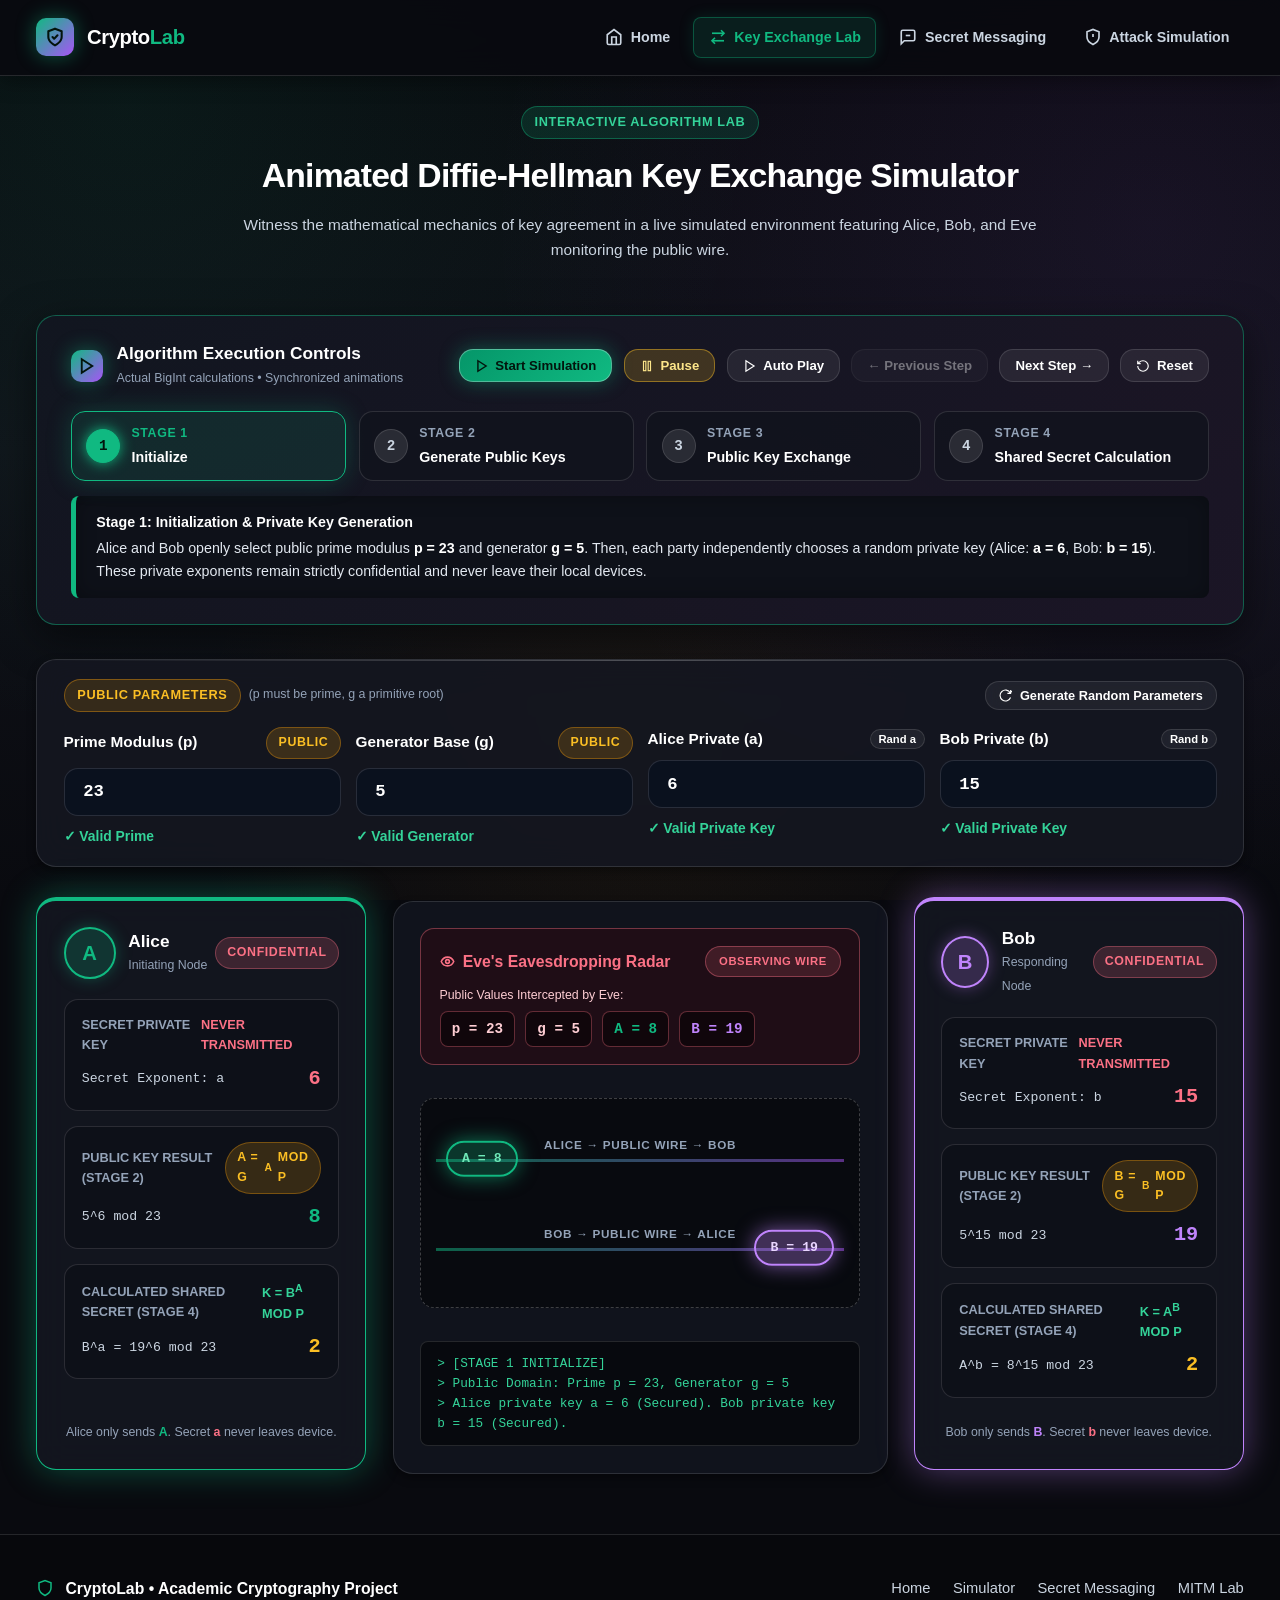
==== commit 9d4874e1: "Refine typography scale and sync compact styling across all views" ====
--- a/exchange.html
+++ b/exchange.html
@@ -75,8 +75,8 @@
               <svg width="18" height="18" viewBox="0 0 24 24" fill="none" stroke="currentColor" stroke-width="2.5"><polygon points="5 3 19 12 5 21 5 3"/></svg>
             </div>
             <div>
-              <h3 style="font-size: 1.25rem; color: #fff;">Algorithm Execution Controls</h3>
-              <span style="font-size: 0.95rem; color: var(--text-dim);">Actual BigInt calculations &bull; Synchronized animations</span>
+              <h3 style="font-size: 1.15rem; color: #fff;">Algorithm Execution Controls</h3>
+              <span style="font-size: 0.825rem; color: var(--text-dim);">Actual BigInt calculations &bull; Synchronized animations</span>
             </div>
           </div>
 
@@ -166,9 +166,9 @@
         <div style="display: flex; justify-content: space-between; align-items: center; margin-bottom: 1rem; flex-wrap: wrap; gap: 0.5rem;">
           <div style="display: flex; align-items: center; gap: 0.5rem;">
             <span class="badge badge-amber">Public Parameters</span>
-            <span style="font-size: 0.95rem; color: var(--text-dim);">(p must be prime, g a primitive root)</span>
-          </div>
-          <button id="btn-gen-params" class="btn btn-secondary" style="font-size: 0.925rem; padding: 0.5rem 1rem;">
+            <span style="font-size: 0.825rem; color: var(--text-dim);">(p must be prime, g a primitive root)</span>
+          </div>
+          <button id="btn-gen-params" class="btn btn-secondary" style="font-size: 0.85rem; padding: 0.4rem 0.85rem;">
             <svg width="13" height="13" viewBox="0 0 24 24" fill="none" stroke="currentColor" stroke-width="2"><path d="M21.5 2v6h-6M21.34 15.57a10 10 0 1 1-.57-8.38l5.67-5.67"/></svg>
             Generate Random Parameters
           </button>
@@ -199,7 +199,7 @@
           <div class="input-group">
             <div style="display: flex; justify-content: space-between; align-items: center;">
               <label class="input-label" for="input-a">Alice Private (a)</label>
-              <button id="btn-gen-alice-a" class="btn btn-secondary" style="padding: 0.25rem 0.65rem; font-size: 0.85rem;">Rand a</button>
+              <button id="btn-gen-alice-a" class="btn btn-secondary" style="padding: 0.2rem 0.5rem; font-size: 0.75rem;">Rand a</button>
             </div>
             <input type="number" id="input-a" class="sim-input" value="6" min="2">
             <div id="msg-a" class="validation-msg success">✓ Valid Private Key</div>
@@ -209,7 +209,7 @@
           <div class="input-group">
             <div style="display: flex; justify-content: space-between; align-items: center;">
               <label class="input-label" for="input-b">Bob Private (b)</label>
-              <button id="btn-gen-bob-b" class="btn btn-secondary" style="padding: 0.25rem 0.65rem; font-size: 0.85rem;">Rand b</button>
+              <button id="btn-gen-bob-b" class="btn btn-secondary" style="padding: 0.2rem 0.5rem; font-size: 0.75rem;">Rand b</button>
             </div>
             <input type="number" id="input-b" class="sim-input" value="15" min="2">
             <div id="msg-b" class="validation-msg success">✓ Valid Private Key</div>
@@ -227,8 +227,8 @@
               <div class="party-name-group">
                 <div class="avatar-circle">A</div>
                 <div>
-                  <h3 style="font-size: 1.25rem; color: #fff;">Alice</h3>
-                  <span style="font-size: 0.95rem; color: var(--text-dim);">Initiating Node</span>
+                  <h3 style="font-size: 1.15rem; color: #fff;">Alice</h3>
+                  <span style="font-size: 0.825rem; color: var(--text-dim);">Initiating Node</span>
                 </div>
               </div>
               <span class="privacy-badge private">Confidential</span>
@@ -271,7 +271,7 @@
             </div>
           </div>
 
-          <div style="font-size: 0.95rem; color: var(--text-dim); text-align: center; margin-top: 0.75rem;">
+          <div style="font-size: 0.825rem; color: var(--text-dim); text-align: center; margin-top: 0.65rem;">
             Alice only sends <strong style="color: var(--accent-cyan);">A</strong>. Secret <strong style="color: #fb7185;">a</strong> never leaves device.
           </div>
         </div>
@@ -286,9 +286,9 @@
                 <svg width="15" height="15" viewBox="0 0 24 24" fill="none" stroke="currentColor" stroke-width="2.5"><path d="M2 12s3-7 10-7 10 7 10 7-3 7-10 7-10-7-10-7Z"/><circle cx="12" cy="12" r="3"/></svg>
                 Eve's Eavesdropping Radar
               </div>
-              <span class="badge badge-red" style="font-size: 0.85rem;">Observing Wire</span>
-            </div>
-            <div style="font-size: 0.925rem; color: #fecdd3; margin-bottom: 0.35rem; font-weight: 500;">
+              <span class="badge badge-red" style="font-size: 0.75rem;">Observing Wire</span>
+            </div>
+            <div style="font-size: 0.825rem; color: #fecdd3; margin-bottom: 0.35rem; font-weight: 500;">
               Public Values Intercepted by Eve:
             </div>
             <div class="eve-intel-chips">
@@ -336,8 +336,8 @@
               <div class="party-name-group">
                 <div class="avatar-circle">B</div>
                 <div>
-                  <h3 style="font-size: 1.25rem; color: #fff;">Bob</h3>
-                  <span style="font-size: 0.95rem; color: var(--text-dim);">Responding Node</span>
+                  <h3 style="font-size: 1.15rem; color: #fff;">Bob</h3>
+                  <span style="font-size: 0.825rem; color: var(--text-dim);">Responding Node</span>
                 </div>
               </div>
               <span class="privacy-badge private">Confidential</span>
@@ -380,7 +380,7 @@
             </div>
           </div>
 
-          <div style="font-size: 0.95rem; color: var(--text-dim); text-align: center; margin-top: 0.75rem;">
+          <div style="font-size: 0.825rem; color: var(--text-dim); text-align: center; margin-top: 0.65rem;">
             Bob only sends <strong style="color: var(--accent-violet);">B</strong>. Secret <strong style="color: #fb7185;">b</strong> never leaves device.
           </div>
         </div>
@@ -391,26 +391,26 @@
       <div class="shared-secret-verify-card" id="verify-banner" style="display: none;">
         <div style="display: flex; align-items: center; gap: 1.25rem;">
           <div class="verify-badge-icon">
-            <svg width="28" height="28" viewBox="0 0 24 24" fill="none" stroke="currentColor" stroke-width="2.5">
+            <svg width="24" height="24" viewBox="0 0 24 24" fill="none" stroke="currentColor" stroke-width="2.5">
               <path d="M22 11.08V12a10 10 0 1 1-5.93-9.14"/>
               <polyline points="22 4 12 14.01 9 11.01"/>
             </svg>
           </div>
           <div>
-            <h3 style="color: #fff; font-size: 1.35rem; margin-bottom: 0.25rem;">
+            <h3 style="color: #fff; font-size: 1.2rem; margin-bottom: 0.2rem;">
               SUCCESS: Shared Secret Key Verified!
             </h3>
-            <p style="color: #d1fae5; font-size: 0.95rem;">
-              Both Alice and Bob independently arrived at the identical secret key <strong style="font-family: var(--font-mono); font-size: 1.2rem; color: #fff;">K = <span id="verify-secret-val">2</span></strong>.
+            <p style="color: #d1fae5; font-size: 0.88rem;">
+              Both Alice and Bob independently arrived at the identical secret key <strong style="font-family: var(--font-mono); font-size: 1.1rem; color: #fff;">K = <span id="verify-secret-val">2</span></strong>.
             </p>
           </div>
         </div>
 
-        <div style="display: flex; align-items: center; gap: 1rem; flex-wrap: wrap;">
-          <div class="math-proof-badge" style="font-size: 1.05rem;">
+        <div style="display: flex; align-items: center; gap: 0.85rem; flex-wrap: wrap;">
+          <div class="math-proof-badge" style="font-size: 0.88rem;">
             Identity Proof: (g<sup>b</sup>)<sup>a</sup> &equiv; g<sup>ab</sup> &equiv; (g<sup>a</sup>)<sup>b</sup> &equiv; 2 (mod 23)
           </div>
-          <a href="messaging.html?key=2" class="btn btn-primary" style="font-size: 0.95rem; padding: 0.6rem 1.15rem;">
+          <a href="messaging.html?key=2" class="btn btn-primary" style="font-size: 0.88rem; padding: 0.5rem 1rem;">
             <svg width="15" height="15" viewBox="0 0 24 24" fill="none" stroke="currentColor" stroke-width="2.5"><path d="M21 15a2 2 0 0 1-2 2H7l-4 4V5a2 2 0 0 1 2-2h14a2 2 0 0 1 2 2z"/></svg>
             Try Secret Messaging with This Key &rarr;
           </a>
--- a/css/style.css
+++ b/css/style.css
@@ -73,7 +73,7 @@
 }
 
 html {
-  font-size: 17px; /* Scaled up base for superior readability */
+  font-size: 15px; /* Clean, crisp proportional base */
   scroll-behavior: smooth;
 }
 
@@ -81,7 +81,7 @@
   background-color: var(--bg-primary);
   color: var(--text-body);
   font-family: var(--font-sans);
-  line-height: 1.65;
+  line-height: 1.6;
   min-height: 100vh;
   display: flex;
   flex-direction: column;
@@ -92,7 +92,6 @@
     radial-gradient(circle at 50% 85%, rgba(245, 158, 11, 0.06) 0%, transparent 45%),
     linear-gradient(to bottom, #08090d, #101219 50%, #090a0f);
   background-attachment: fixed;
-  background-attachment: fixed;
 }
 
 /* Typography Defaults */
@@ -104,7 +103,7 @@
 
 p {
   color: var(--text-muted);
-  font-size: 1.05rem;
+  font-size: 0.95rem;
 }
 
 a {
@@ -171,7 +170,7 @@
   display: flex;
   align-items: center;
   gap: 0.85rem;
-  font-size: 1.45rem;
+  font-size: 1.35rem;
   font-weight: 800;
   color: var(--text-main);
   text-decoration: none;
@@ -179,8 +178,8 @@
 }
 
 .brand-icon {
-  width: 42px;
-  height: 42px;
+  width: 38px;
+  height: 38px;
   border-radius: 10px;
   background: linear-gradient(135deg, #10b981, #a855f7);
   display: flex;
@@ -197,17 +196,17 @@
 .nav-links {
   display: flex;
   align-items: center;
-  gap: 0.75rem;
+  gap: 0.6rem;
   list-style: none;
 }
 
 .nav-link {
   display: flex;
   align-items: center;
-  gap: 0.55rem;
-  padding: 0.65rem 1.15rem;
+  gap: 0.5rem;
+  padding: 0.55rem 0.95rem;
   color: var(--text-muted);
-  font-size: 1.025rem;
+  font-size: 0.95rem;
   font-weight: 600;
   border-radius: var(--radius-sm);
   transition: all var(--transition-fast);
@@ -227,8 +226,8 @@
 }
 
 .nav-icon {
-  width: 19px;
-  height: 19px;
+  width: 18px;
+  height: 18px;
   stroke-width: 2.2;
 }
 
@@ -247,9 +246,9 @@
   display: inline-flex;
   align-items: center;
   justify-content: center;
-  gap: 0.6rem;
-  padding: 0.85rem 1.65rem;
-  font-size: 1.025rem;
+  gap: 0.55rem;
+  padding: 0.7rem 1.35rem;
+  font-size: 0.95rem;
   font-weight: 600;
   border-radius: var(--radius-md);
   cursor: pointer;
@@ -384,27 +383,27 @@
 .page-header {
   text-align: center;
   max-width: 860px;
-  margin: 0 auto 3rem auto;
+  margin: 0 auto 2.5rem auto;
 }
 
 .page-header .badge {
-  margin-bottom: 1.15rem;
+  margin-bottom: 1rem;
 }
 
 .page-header h1 {
-  font-size: 2.75rem;
-  margin-bottom: 1.15rem;
+  font-size: 2.25rem;
+  margin-bottom: 0.95rem;
   letter-spacing: -0.025em;
 }
 
 .page-header p {
-  font-size: 1.15rem;
-  line-height: 1.7;
+  font-size: 1.025rem;
+  line-height: 1.65;
 }
 
 /* Hero Section (Homepage) */
 .hero {
-  padding: 3rem 0 5rem 0;
+  padding: 2.5rem 0 4rem 0;
   display: flex;
   flex-direction: column;
   align-items: center;
@@ -413,16 +412,16 @@
 }
 
 .hero-badge {
-  margin-bottom: 1.5rem;
+  margin-bottom: 1.25rem;
 }
 
 .hero-title {
-  font-size: clamp(2.8rem, 5.5vw, 4.25rem);
+  font-size: clamp(2.2rem, 4.25vw, 3.4rem);
   font-weight: 850;
   letter-spacing: -0.03em;
-  line-height: 1.18;
-  margin-bottom: 1.75rem;
-  max-width: 980px;
+  line-height: 1.2;
+  margin-bottom: 1.35rem;
+  max-width: 920px;
 }
 
 .gradient-text {
@@ -432,19 +431,19 @@
 }
 
 .hero-description {
-  font-size: 1.25rem;
-  max-width: 780px;
-  margin-bottom: 2.75rem;
+  font-size: 1.05rem;
+  max-width: 740px;
+  margin-bottom: 2.25rem;
   color: var(--text-muted);
-  line-height: 1.7;
+  line-height: 1.65;
 }
 
 .hero-actions {
   display: flex;
   align-items: center;
   justify-content: center;
-  gap: 1.15rem;
-  margin-bottom: 4rem;
+  gap: 1rem;
+  margin-bottom: 3.5rem;
   flex-wrap: wrap;
 }
 
@@ -452,8 +451,8 @@
 .actors-stage {
   width: 100%;
   max-width: 1020px;
-  margin: 0 auto 4rem auto;
-  padding: 2.5rem 1.75rem;
+  margin: 0 auto 3.5rem auto;
+  padding: 2rem 1.5rem;
   background: rgba(16, 19, 28, 0.75);
   border: 1px solid var(--border-card);
   border-radius: var(--radius-lg);
@@ -466,11 +465,11 @@
   display: grid;
   grid-template-columns: 1fr auto 1fr;
   align-items: center;
-  gap: 1.75rem;
+  gap: 1.5rem;
 }
 
 .actor-card {
-  padding: 1.75rem;
+  padding: 1.5rem 1.25rem;
   background: rgba(20, 23, 33, 0.85);
   border-radius: var(--radius-md);
   border: 1px solid var(--border-card);
@@ -493,15 +492,15 @@
 }
 
 .actor-avatar {
-  width: 72px;
-  height: 72px;
-  margin: 0 auto 1.15rem auto;
+  width: 62px;
+  height: 62px;
+  margin: 0 auto 0.95rem auto;
   border-radius: 50%;
   display: flex;
   align-items: center;
   justify-content: center;
   font-weight: 800;
-  font-size: 1.45rem;
+  font-size: 1.25rem;
 }
 
 .alice .actor-avatar {
@@ -526,19 +525,26 @@
 }
 
 .actor-name {
-  font-size: 1.35rem;
+  font-size: 1.18rem;
   font-weight: 750;
-  margin-bottom: 0.35rem;
+  margin-bottom: 0.25rem;
 }
 
 .actor-role {
-  font-size: 0.95rem;
+  font-size: 0.85rem;
   color: var(--text-dim);
-  margin-bottom: 0.85rem;
+  margin-bottom: 0.65rem;
 }
 
 .actor-status {
-  font-size: 0.925rem;
+  font-size: 0.825rem;
+  padding: 0.3rem 0.65rem;
+  background: rgba(255, 255, 255, 0.08);
+  border-radius: 999px;
+  display: inline-block;
+  color: var(--text-main);
+  font-weight: 600;
+}
   padding: 0.35rem 0.75rem;
   background: rgba(255, 255, 255, 0.08);
   border-radius: 999px;
@@ -595,49 +601,49 @@
 }
 
 .section-heading h2 {
-  font-size: 2.35rem;
-  margin-bottom: 0.85rem;
+  font-size: 2rem;
+  margin-bottom: 0.65rem;
 }
 
 .features-grid {
   display: grid;
   grid-template-columns: repeat(auto-fit, minmax(290px, 1fr));
-  gap: 2rem;
+  gap: 1.5rem;
 }
 
 .feature-icon-wrapper {
-  width: 54px;
-  height: 54px;
-  border-radius: 14px;
+  width: 46px;
+  height: 46px;
+  border-radius: 12px;
   background: rgba(16, 185, 129, 0.15);
   color: #10b981;
   display: flex;
   align-items: center;
   justify-content: center;
-  margin-bottom: 1.35rem;
+  margin-bottom: 1.15rem;
   border: 1px solid rgba(16, 185, 129, 0.3);
 }
 
 .feature-card h3 {
-  font-size: 1.35rem;
-  margin-bottom: 0.85rem;
+  font-size: 1.18rem;
+  margin-bottom: 0.65rem;
 }
 
 .feature-card p {
-  font-size: 1.025rem;
-  line-height: 1.65;
+  font-size: 0.925rem;
+  line-height: 1.6;
 }
 
 /* Why It Matters Section */
 .why-section {
-  padding: 4.5rem 0;
+  padding: 3.5rem 0;
 }
 
 .why-card {
   background: linear-gradient(135deg, rgba(20, 23, 33, 0.95), rgba(28, 22, 38, 0.95));
   border: 1px solid var(--border-accent);
   border-radius: var(--radius-lg);
-  padding: 3rem 2.5rem;
+  padding: 2.25rem 2rem;
   position: relative;
   box-shadow: var(--shadow-md);
 }
--- a/css/exchange.css
+++ b/css/exchange.css
@@ -44,9 +44,9 @@
 .btn-ctrl {
   display: inline-flex;
   align-items: center;
-  gap: 0.55rem;
-  padding: 0.7rem 1.35rem;
-  font-size: 0.98rem;
+  gap: 0.45rem;
+  padding: 0.52rem 1rem;
+  font-size: 0.88rem;
   font-weight: 650;
   border-radius: var(--radius-md);
   border: 1px solid var(--border-card);
@@ -108,18 +108,18 @@
 .stages-progress-bar {
   display: grid;
   grid-template-columns: repeat(4, 1fr);
-  gap: 1rem;
-  margin-top: 1.5rem;
+  gap: 0.85rem;
+  margin-top: 1.25rem;
 }
 
 .stage-tab {
   background: rgba(16, 19, 28, 0.75);
   border: 1px solid var(--border-card);
   border-radius: var(--radius-md);
-  padding: 1rem 1.15rem;
-  display: flex;
-  align-items: center;
-  gap: 0.85rem;
+  padding: 0.75rem 0.95rem;
+  display: flex;
+  align-items: center;
+  gap: 0.75rem;
   cursor: pointer;
   transition: all var(--transition-fast);
   position: relative;
@@ -191,7 +191,7 @@
 }
 
 .stage-title {
-  font-size: 1.025rem;
+  font-size: 0.95rem;
   font-weight: 750;
   color: var(--text-main);
   white-space: nowrap;
@@ -202,11 +202,11 @@
   background: rgba(14, 17, 25, 0.95);
   border-left: 5px solid var(--accent-cyan);
   border-radius: var(--radius-sm);
-  padding: 1.35rem 1.65rem;
-  margin-top: 1.25rem;
-  font-size: 1.075rem;
+  padding: 1rem 1.35rem;
+  margin-top: 1rem;
+  font-size: 0.95rem;
   color: var(--text-body);
-  line-height: 1.7;
+  line-height: 1.6;
   animation: fadeIn 0.3s ease;
   box-shadow: inset 0 0 20px rgba(0, 0, 0, 0.3);
 }
@@ -424,13 +424,13 @@
 
 .val-tile-formula {
   font-family: var(--font-mono);
-  font-size: 0.98rem;
+  font-size: 0.88rem;
   color: var(--text-muted);
 }
 
 .val-tile-num {
   font-family: var(--font-mono);
-  font-size: 1.55rem;
+  font-size: 1.35rem;
   font-weight: 850;
 }
 
@@ -548,15 +548,15 @@
   background: linear-gradient(90deg, rgba(16, 185, 129, 0.5), rgba(168, 85, 247, 0.5));
 }
 
-/* Animated Flying Data Packets - Larger and high visibility */
+/* Animated Flying Data Packets */
 .wire-packet {
   position: absolute;
   top: 50%;
   transform: translateY(-50%);
-  padding: 0.45rem 1.15rem;
+  padding: 0.38rem 0.95rem;
   border-radius: 999px;
   font-family: var(--font-mono);
-  font-size: 0.98rem;
+  font-size: 0.88rem;
   font-weight: 800;
   white-space: nowrap;
   z-index: 20;
@@ -593,12 +593,12 @@
   background: #07090e;
   border: 1px solid var(--border-card);
   border-radius: var(--radius-sm);
-  padding: 0.95rem 1.25rem;
-  font-family: var(--font-mono);
-  font-size: 0.925rem;
+  padding: 0.8rem 1.1rem;
+  font-family: var(--font-mono);
+  font-size: 0.85rem;
   color: #34d399;
-  min-height: 80px;
-  line-height: 1.6;
+  min-height: 70px;
+  line-height: 1.55;
 }
 
 /* Final Verification Banner */
@@ -606,18 +606,18 @@
   background: linear-gradient(135deg, rgba(6, 78, 59, 0.92), rgba(6, 44, 34, 0.96));
   border: 1px solid rgba(52, 211, 153, 0.5);
   border-radius: var(--radius-lg);
-  padding: 2rem 2.25rem;
-  display: flex;
-  align-items: center;
-  justify-content: space-between;
-  gap: 1.75rem;
+  padding: 1.5rem 1.85rem;
+  display: flex;
+  align-items: center;
+  justify-content: space-between;
+  gap: 1.5rem;
   box-shadow: 0 0 40px rgba(52, 211, 153, 0.3);
   flex-wrap: wrap;
 }
 
 .verify-badge-icon {
-  width: 60px;
-  height: 60px;
+  width: 52px;
+  height: 52px;
   border-radius: 50%;
   background: rgba(52, 211, 153, 0.25);
   border: 2px solid #34d399;
@@ -631,10 +631,10 @@
 .math-proof-badge {
   font-family: var(--font-mono);
   background: rgba(0, 0, 0, 0.45);
-  padding: 0.65rem 1.25rem;
+  padding: 0.55rem 1.05rem;
   border-radius: var(--radius-sm);
   border: 1px solid rgba(255, 255, 255, 0.2);
-  font-size: 1.05rem;
+  font-size: 0.925rem;
   color: #ffffff;
   font-weight: 600;
 }
